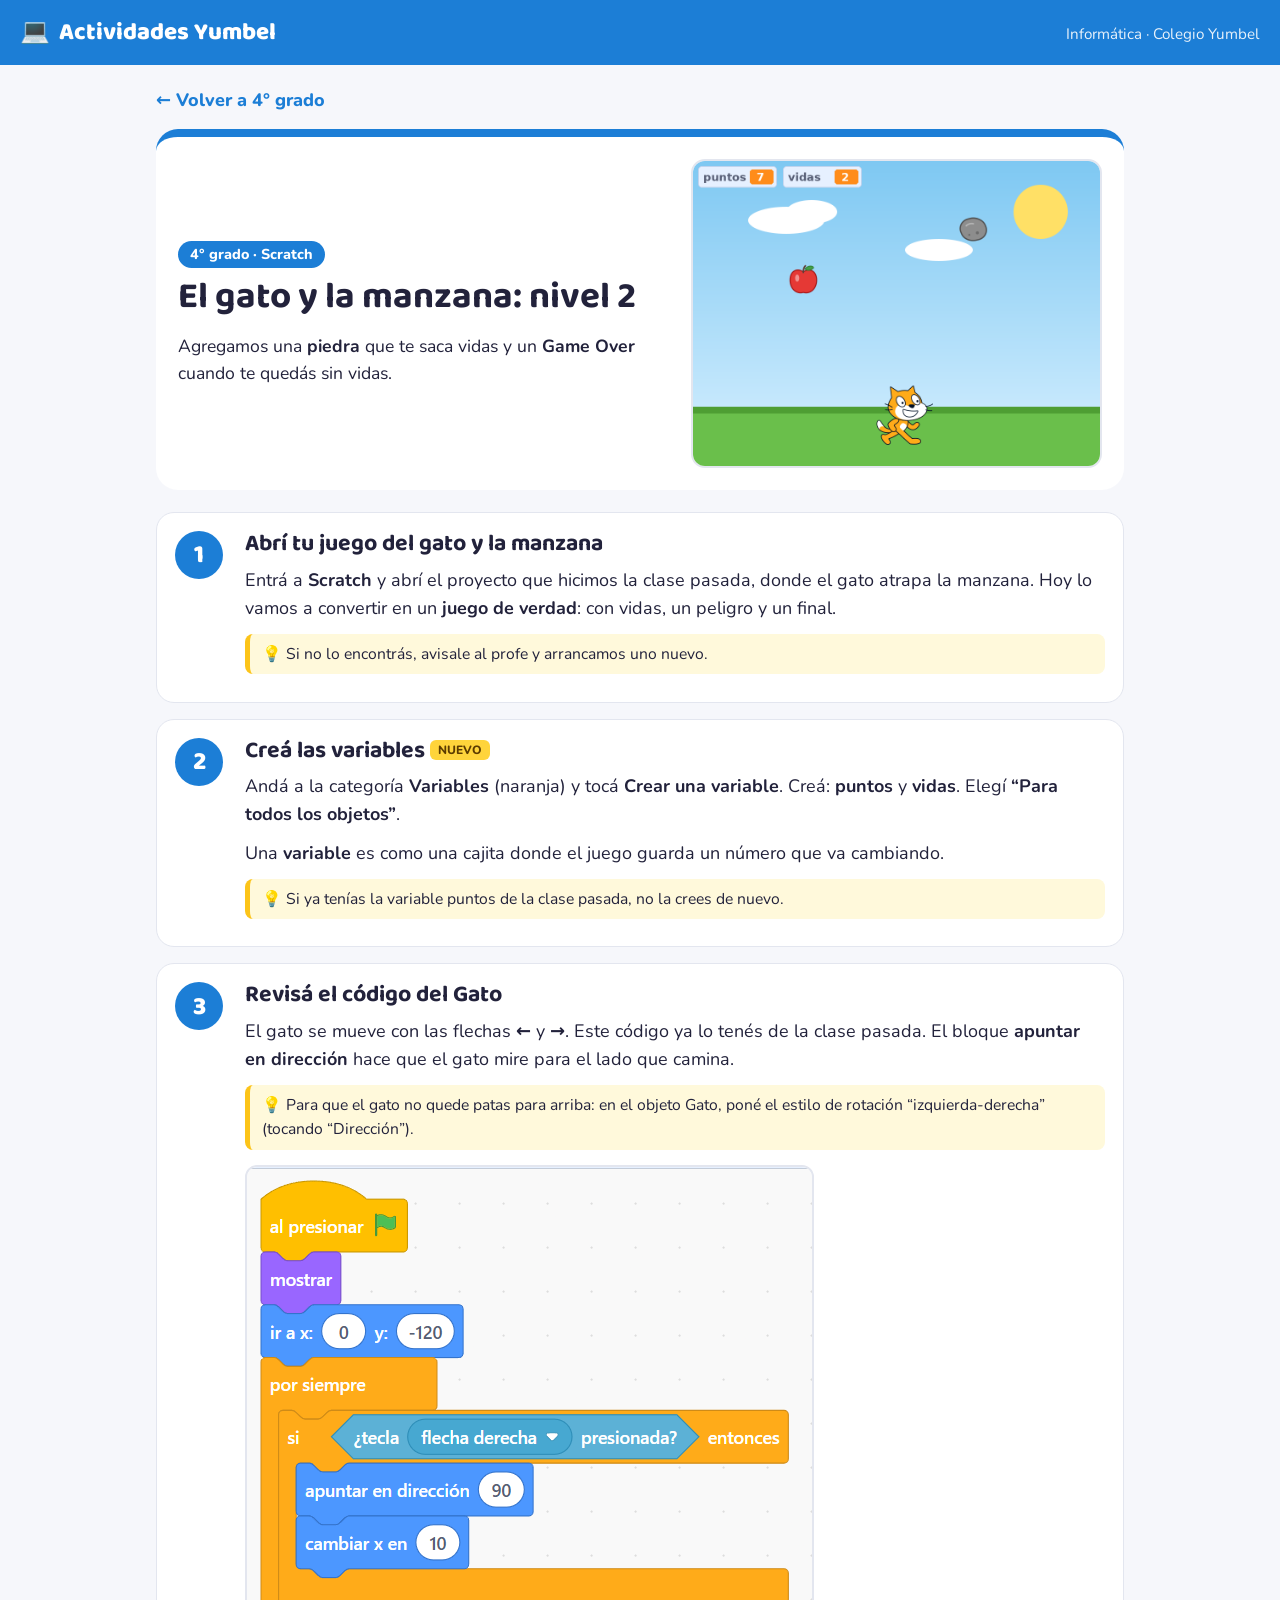
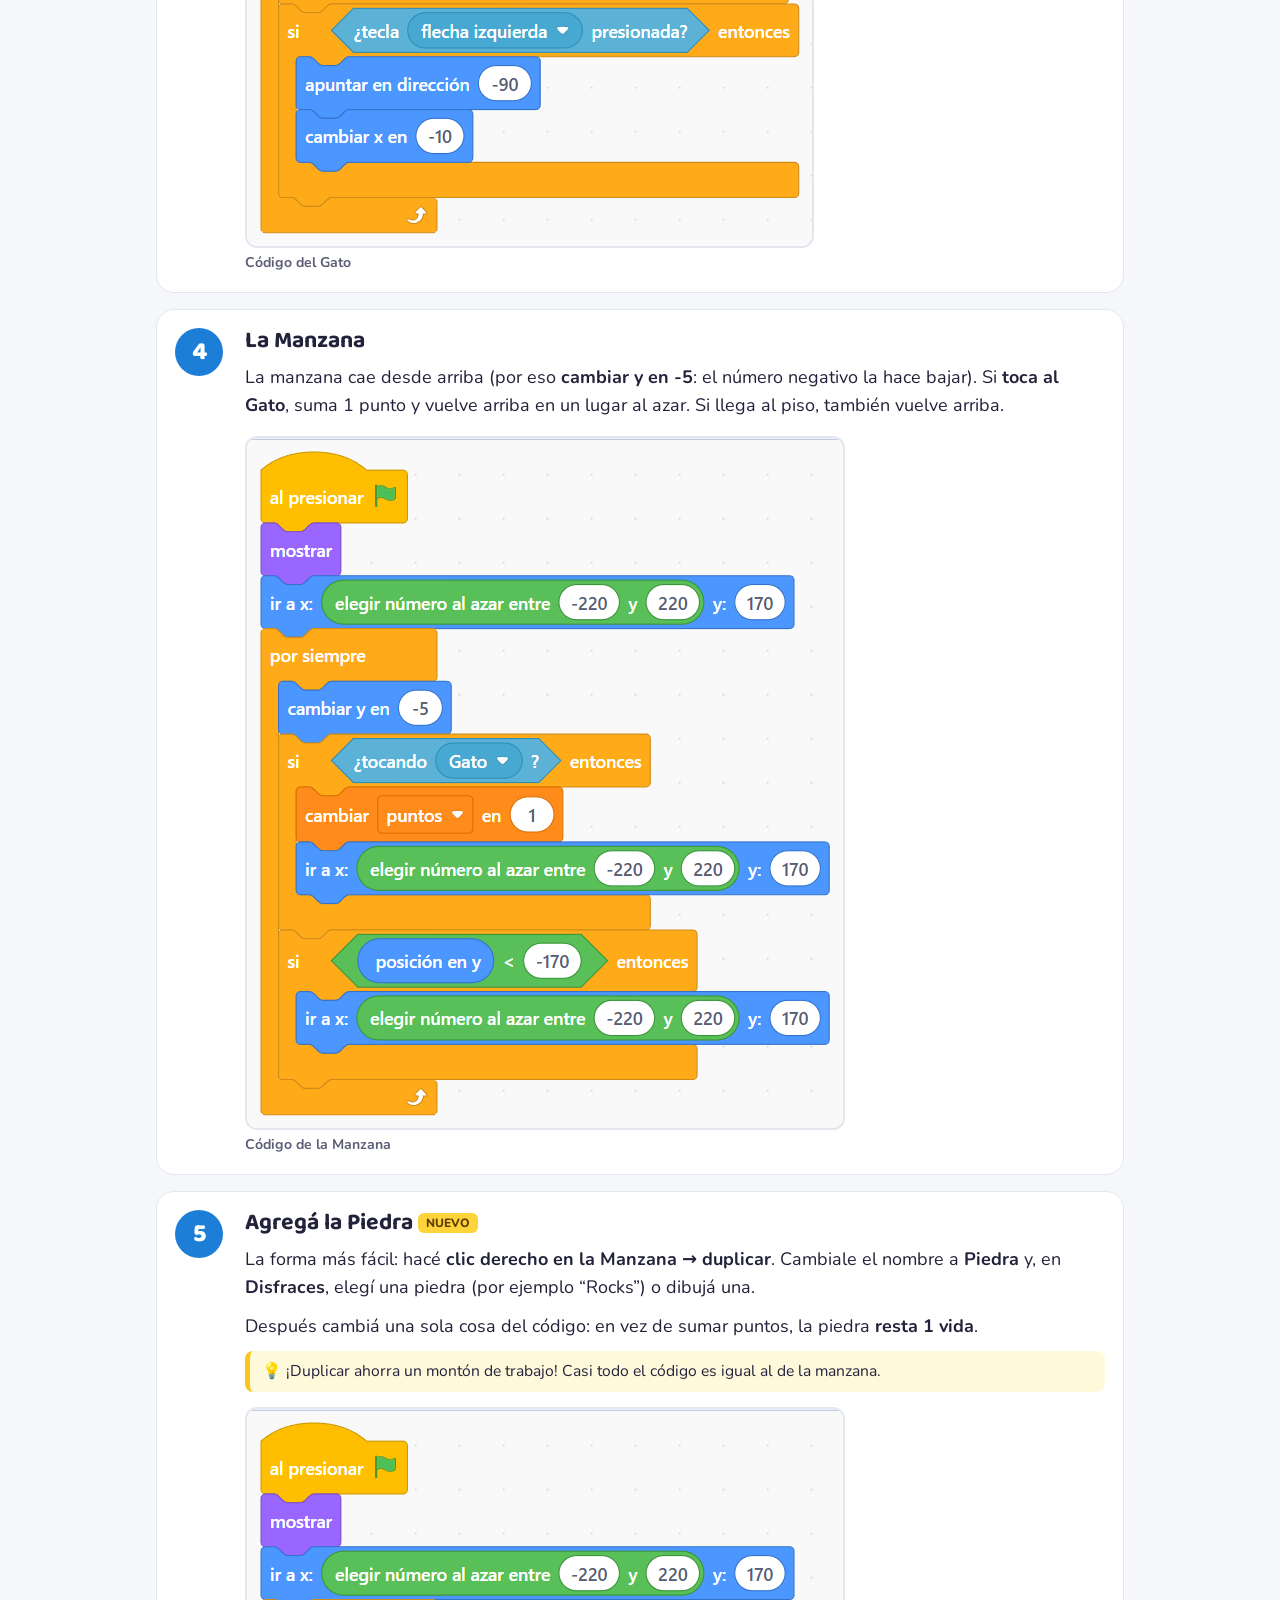
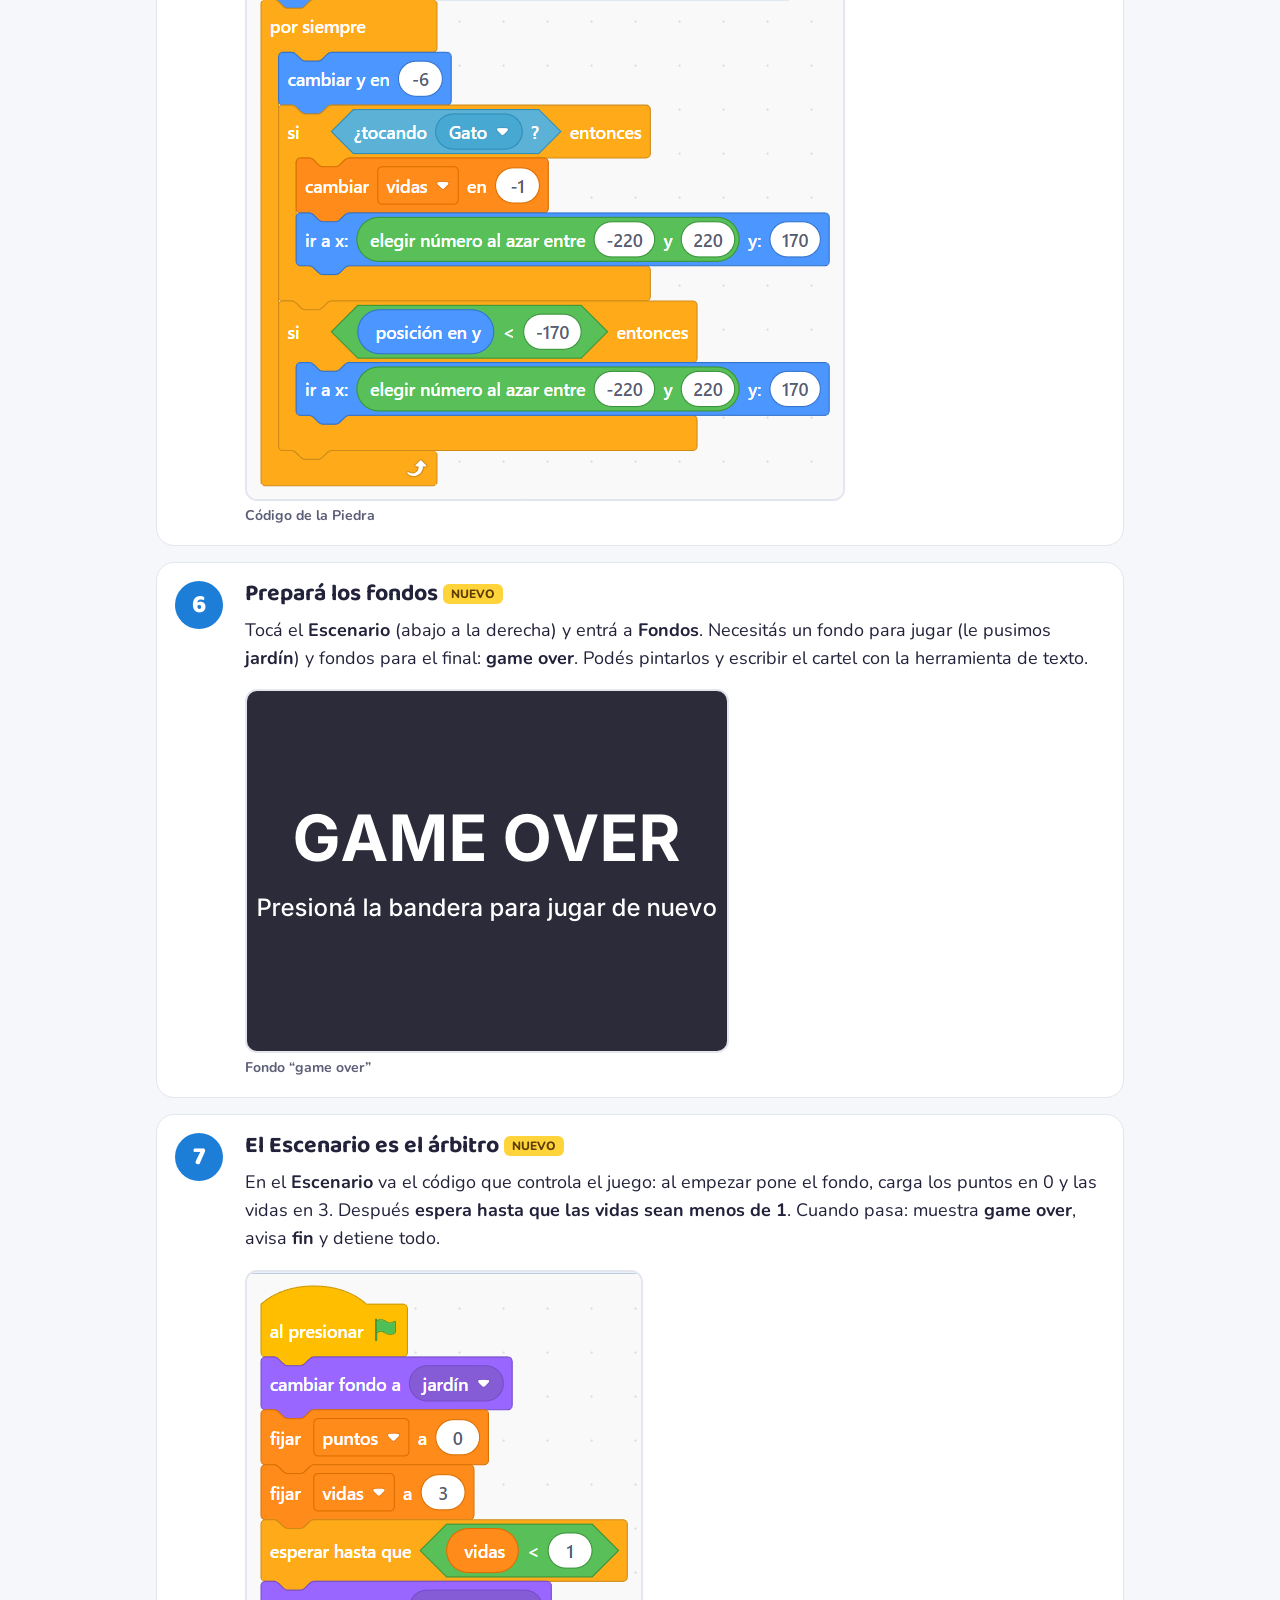
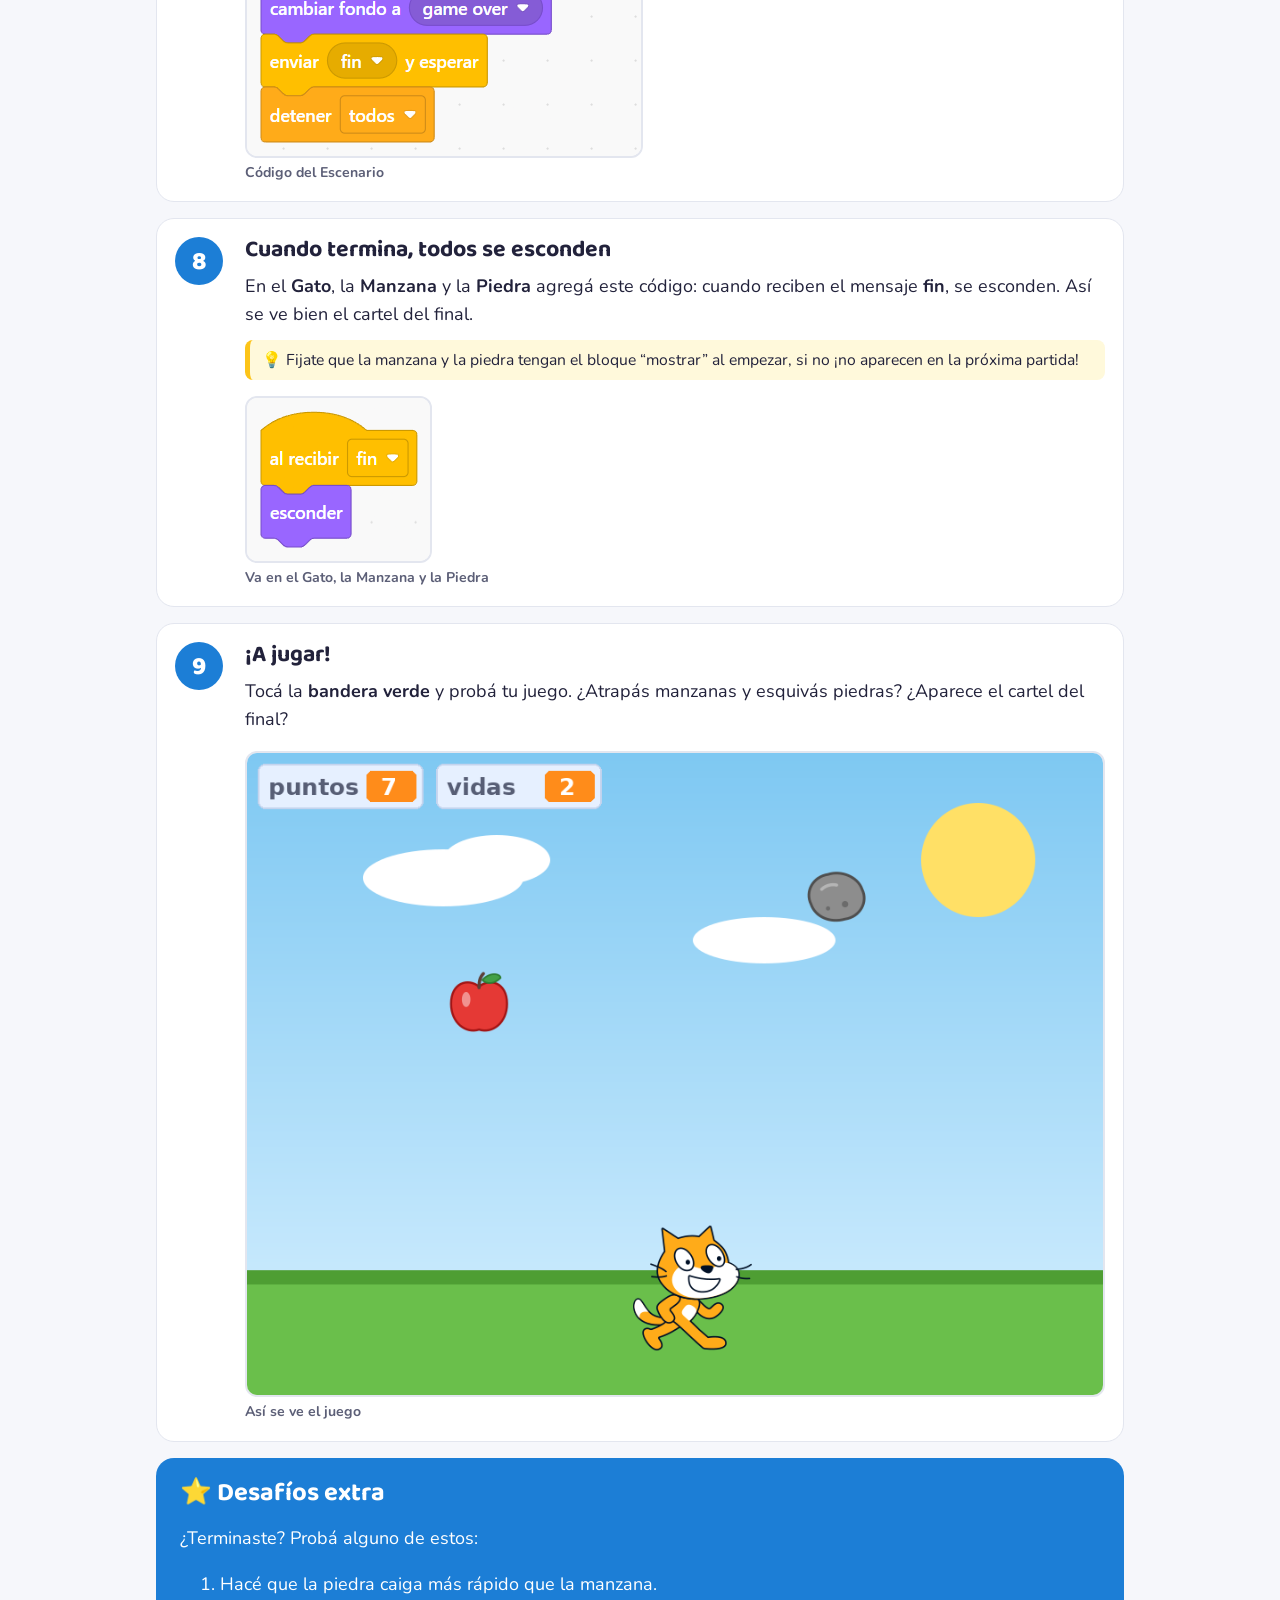
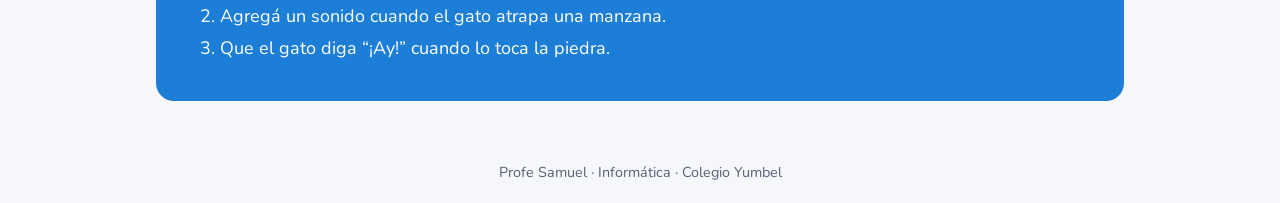
==== gato-manzana-2-grado-4.html @ 9ae8ea88 "Actividad gato y manzana nivel 2 (4°, 5° y 6°)" ====
<!doctype html>
<html lang="es">
<head>
<meta charset="utf-8">
<meta name="viewport" content="width=device-width, initial-scale=1">
<title>Gato y manzana nivel 2 · 4° · Actividades Yumbel</title>
<link rel="preconnect" href="https://fonts.googleapis.com">
<link href="https://fonts.googleapis.com/css2?family=Baloo+2:wght@500;700;800&family=Nunito:wght@400;600;800&display=swap" rel="stylesheet">
<link rel="stylesheet" href="style.css">
</head>
<body style="--c:#1c7ed6">
<header class="top">
  <a class="marca" href="index.html"><span class="logo">💻</span> Actividades Yumbel</a>
  <span class="sub">Informática · Colegio Yumbel</span>
</header>
<main>
<a class="volver" href="grado-4.html">← Volver a 4° grado</a>
<div class="hero">
  <div>
    <p class="etiqueta">4° grado · Scratch</p>
    <h1>El gato y la manzana: nivel 2</h1>
    <p class="intro">Agregamos una <b>piedra</b> que te saca vidas y un <b>Game Over</b> cuando te quedás sin vidas.</p>
  </div>
  <img src="juego.png" alt="Vista del juego">
</div>
<div class="pasos"><section class="paso">
  <div class="num">1</div>
  <div class="cuerpo">
    <h3>Abrí tu juego del gato y la manzana </h3>
    <p>Entrá a <b>Scratch</b> y abrí el proyecto que hicimos la clase pasada, donde el gato atrapa la manzana. Hoy lo vamos a convertir en un <b>juego de verdad</b>: con vidas, un peligro y un final.</p>
    <p class="tip">💡 Si no lo encontrás, avisale al profe y arrancamos uno nuevo.</p>
    <div class="figs"></div>
  </div>
</section><section class="paso">
  <div class="num">2</div>
  <div class="cuerpo">
    <h3>Creá las variables <span class="nuevo">NUEVO</span></h3>
    <p>Andá a la categoría <b>Variables</b> (naranja) y tocá <b>Crear una variable</b>. Creá: <b>puntos</b> y <b>vidas</b>. Elegí <b>“Para todos los objetos”</b>.</p><p>Una <b>variable</b> es como una cajita donde el juego guarda un número que va cambiando.</p>
    <p class="tip">💡 Si ya tenías la variable puntos de la clase pasada, no la crees de nuevo.</p>
    <div class="figs"></div>
  </div>
</section><section class="paso">
  <div class="num">3</div>
  <div class="cuerpo">
    <h3>Revisá el código del Gato </h3>
    <p>El gato se mueve con las flechas <b>←</b> y <b>→</b>. Este código ya lo tenés de la clase pasada. El bloque <b>apuntar en dirección</b> hace que el gato mire para el lado que camina.</p>
    <p class="tip">💡 Para que el gato no quede patas para arriba: en el objeto Gato, poné el estilo de rotación “izquierda-derecha” (tocando “Dirección”).</p>
    <div class="figs"><figure><img src="gato.png" alt="Código del Gato" loading="lazy"><figcaption>Código del Gato</figcaption></figure></div>
  </div>
</section><section class="paso">
  <div class="num">4</div>
  <div class="cuerpo">
    <h3>La Manzana </h3>
    <p>La manzana cae desde arriba (por eso <b>cambiar y en -5</b>: el número negativo la hace bajar). Si <b>toca al Gato</b>, suma 1 punto y vuelve arriba en un lugar al azar. Si llega al piso, también vuelve arriba.</p>
    
    <div class="figs"><figure><img src="g4-manzana.png" alt="Código de la Manzana" loading="lazy"><figcaption>Código de la Manzana</figcaption></figure></div>
  </div>
</section><section class="paso">
  <div class="num">5</div>
  <div class="cuerpo">
    <h3>Agregá la Piedra <span class="nuevo">NUEVO</span></h3>
    <p>La forma más fácil: hacé <b>clic derecho en la Manzana → duplicar</b>. Cambiale el nombre a <b>Piedra</b> y, en <b>Disfraces</b>, elegí una piedra (por ejemplo “Rocks”) o dibujá una.</p><p>Después cambiá una sola cosa del código: en vez de sumar puntos, la piedra <b>resta 1 vida</b>.</p>
    <p class="tip">💡 ¡Duplicar ahorra un montón de trabajo! Casi todo el código es igual al de la manzana.</p>
    <div class="figs"><figure><img src="g4-piedra.png" alt="Código de la Piedra" loading="lazy"><figcaption>Código de la Piedra</figcaption></figure></div>
  </div>
</section><section class="paso">
  <div class="num">6</div>
  <div class="cuerpo">
    <h3>Prepará los fondos <span class="nuevo">NUEVO</span></h3>
    <p>Tocá el <b>Escenario</b> (abajo a la derecha) y entrá a <b>Fondos</b>. Necesitás un fondo para jugar (le pusimos <b>jardín</b>) y fondos para el final: <b>game over</b>. Podés pintarlos y escribir el cartel con la herramienta de texto.</p>
    
    <div class="figs"><figure><img src="gameover.png" alt="Fondo “game over”" loading="lazy"><figcaption>Fondo “game over”</figcaption></figure></div>
  </div>
</section><section class="paso">
  <div class="num">7</div>
  <div class="cuerpo">
    <h3>El Escenario es el árbitro <span class="nuevo">NUEVO</span></h3>
    <p>En el <b>Escenario</b> va el código que controla el juego: al empezar pone el fondo, carga los puntos en 0 y las vidas en 3. Después <b>espera hasta que las vidas sean menos de 1</b>. Cuando pasa: muestra <b>game over</b>, avisa <b>fin</b> y detiene todo.</p>
    
    <div class="figs"><figure><img src="g4-escenario.png" alt="Código del Escenario" loading="lazy"><figcaption>Código del Escenario</figcaption></figure></div>
  </div>
</section><section class="paso">
  <div class="num">8</div>
  <div class="cuerpo">
    <h3>Cuando termina, todos se esconden </h3>
    <p>En el <b>Gato</b>, la <b>Manzana</b> y la <b>Piedra</b> agregá este código: cuando reciben el mensaje <b>fin</b>, se esconden. Así se ve bien el cartel del final.</p>
    <p class="tip">💡 Fijate que la manzana y la piedra tengan el bloque “mostrar” al empezar, si no ¡no aparecen en la próxima partida!</p>
    <div class="figs"><figure><img src="fin-esconder.png" alt="Va en el Gato, la Manzana y la Piedra" loading="lazy"><figcaption>Va en el Gato, la Manzana y la Piedra</figcaption></figure></div>
  </div>
</section><section class="paso">
  <div class="num">9</div>
  <div class="cuerpo">
    <h3>¡A jugar! </h3>
    <p>Tocá la <b>bandera verde</b> y probá tu juego. ¿Atrapás manzanas y esquivás piedras? ¿Aparece el cartel del final?</p>
    
    <div class="figs"><figure><img src="juego.png" alt="Así se ve el juego" loading="lazy"><figcaption>Así se ve el juego</figcaption></figure></div>
  </div>
</section></div>
<section class="desafio"><h3>⭐ Desafíos extra</h3><p>¿Terminaste? Probá alguno de estos:</p><ol><li>Hacé que la piedra caiga más rápido que la manzana.</li><li>Agregá un sonido cuando el gato atrapa una manzana.</li><li>Que el gato diga “¡Ay!” cuando lo toca la piedra.</li></ol></section>
</main>
<footer>Profe Samuel · Informática · Colegio Yumbel</footer>
</body>
</html>
---- style.css ----
*{box-sizing:border-box}
:root{--ink:#22223b;--muted:#5c5f77;--bg:#f6f7fb;--card:#fff;--line:#e3e6ef}
body{margin:0;font-family:Nunito,system-ui,sans-serif;color:var(--ink);background:var(--bg);font-size:18px;line-height:1.55}
h1,h2,h3{font-family:'Baloo 2',Nunito,sans-serif;line-height:1.15;margin:0 0 .4em}
a{color:inherit}
.top{background:var(--c,#4c6ef5);color:#fff;padding:14px 20px;display:flex;flex-wrap:wrap;gap:4px 16px;align-items:baseline;justify-content:space-between}
.marca{font-family:'Baloo 2';font-weight:800;font-size:1.5rem;text-decoration:none}
.logo{margin-right:4px}.sub{opacity:.9;font-size:.95rem}
main{max-width:1000px;margin:0 auto;padding:22px 16px 40px}
footer{text-align:center;color:var(--muted);font-size:.9rem;padding:20px}
.volver{display:inline-block;margin-bottom:14px;text-decoration:none;font-weight:800;color:var(--c)}
.bienvenida{text-align:center;margin:10px 0 24px}.bienvenida h1{font-size:2.6rem}
.grados{display:grid;grid-template-columns:repeat(3,1fr);gap:16px}
@media(max-width:700px){.grados{grid-template-columns:repeat(2,1fr)}}
.card{background:var(--c);color:#fff;text-decoration:none;border-radius:22px;padding:22px 12px;text-align:center;display:flex;flex-direction:column;align-items:center;box-shadow:0 6px 0 rgba(0,0,0,.18);transition:transform .15s}
.card:hover{transform:translateY(-4px)}
.card .emoji{font-size:2.4rem}.card .g{font-family:'Baloo 2';font-weight:800;font-size:3rem;line-height:1}.card .s{font-weight:700;opacity:.95}
.tit-grado{font-size:2.6rem;color:var(--c)}
.acts{display:grid;gap:14px}
.act{display:flex;flex-direction:column;gap:2px;background:var(--card);border:3px solid var(--c);border-radius:18px;padding:18px 20px;text-decoration:none}
.act b{font-family:'Baloo 2';font-size:1.5rem}.act .fecha{color:var(--muted);font-size:.9rem;font-weight:700}
.act .ir{color:var(--c);font-weight:800;margin-top:6px}
.vacio{background:var(--card);border-radius:16px;padding:20px;border:2px dashed var(--line)}
.hero{display:grid;grid-template-columns:1.2fr 1fr;gap:20px;align-items:center;background:var(--card);border-radius:22px;padding:22px;border-top:8px solid var(--c);margin-bottom:22px}
.hero img{width:100%;border-radius:14px;border:2px solid var(--line)}
@media(max-width:760px){.hero{grid-template-columns:1fr}}
.etiqueta{display:inline-block;background:var(--c);color:#fff;font-weight:800;border-radius:999px;padding:2px 12px;margin:0 0 8px;font-size:.9rem}
.hero h1{font-size:2.3rem}.intro{font-size:1.1rem;margin:0}
.paso{display:grid;grid-template-columns:56px 1fr;gap:14px;background:var(--card);border-radius:18px;padding:18px;margin-bottom:16px;border:1px solid var(--line)}
.num{width:48px;height:48px;border-radius:50%;background:var(--c);color:#fff;font-family:'Baloo 2';font-weight:800;font-size:1.6rem;display:grid;place-items:center}
.paso h3{font-size:1.45rem}.paso p{margin:.3em 0 .6em}
.nuevo{font-family:Nunito;font-size:.75rem;background:#ffd43b;color:#5c3c00;border-radius:6px;padding:2px 8px;vertical-align:middle;font-weight:800}
.tip{background:#fff9db;border-left:5px solid #fcc419;border-radius:8px;padding:8px 12px;font-size:.98rem}
.figs{display:flex;flex-wrap:wrap;gap:14px}
figure{margin:6px 0 0;max-width:100%}
figure img{max-width:100%;height:auto;border-radius:12px;border:2px solid var(--line);background:#f9f9f9;display:block}
figcaption{font-size:.88rem;color:var(--muted);font-weight:700;margin-top:4px}
.desafio{background:var(--c);color:#fff;border-radius:18px;padding:20px 24px}
.desafio h3{font-size:1.6rem}.desafio li{margin:4px 0}
@media(max-width:520px){.paso{grid-template-columns:1fr}.num{width:42px;height:42px}}
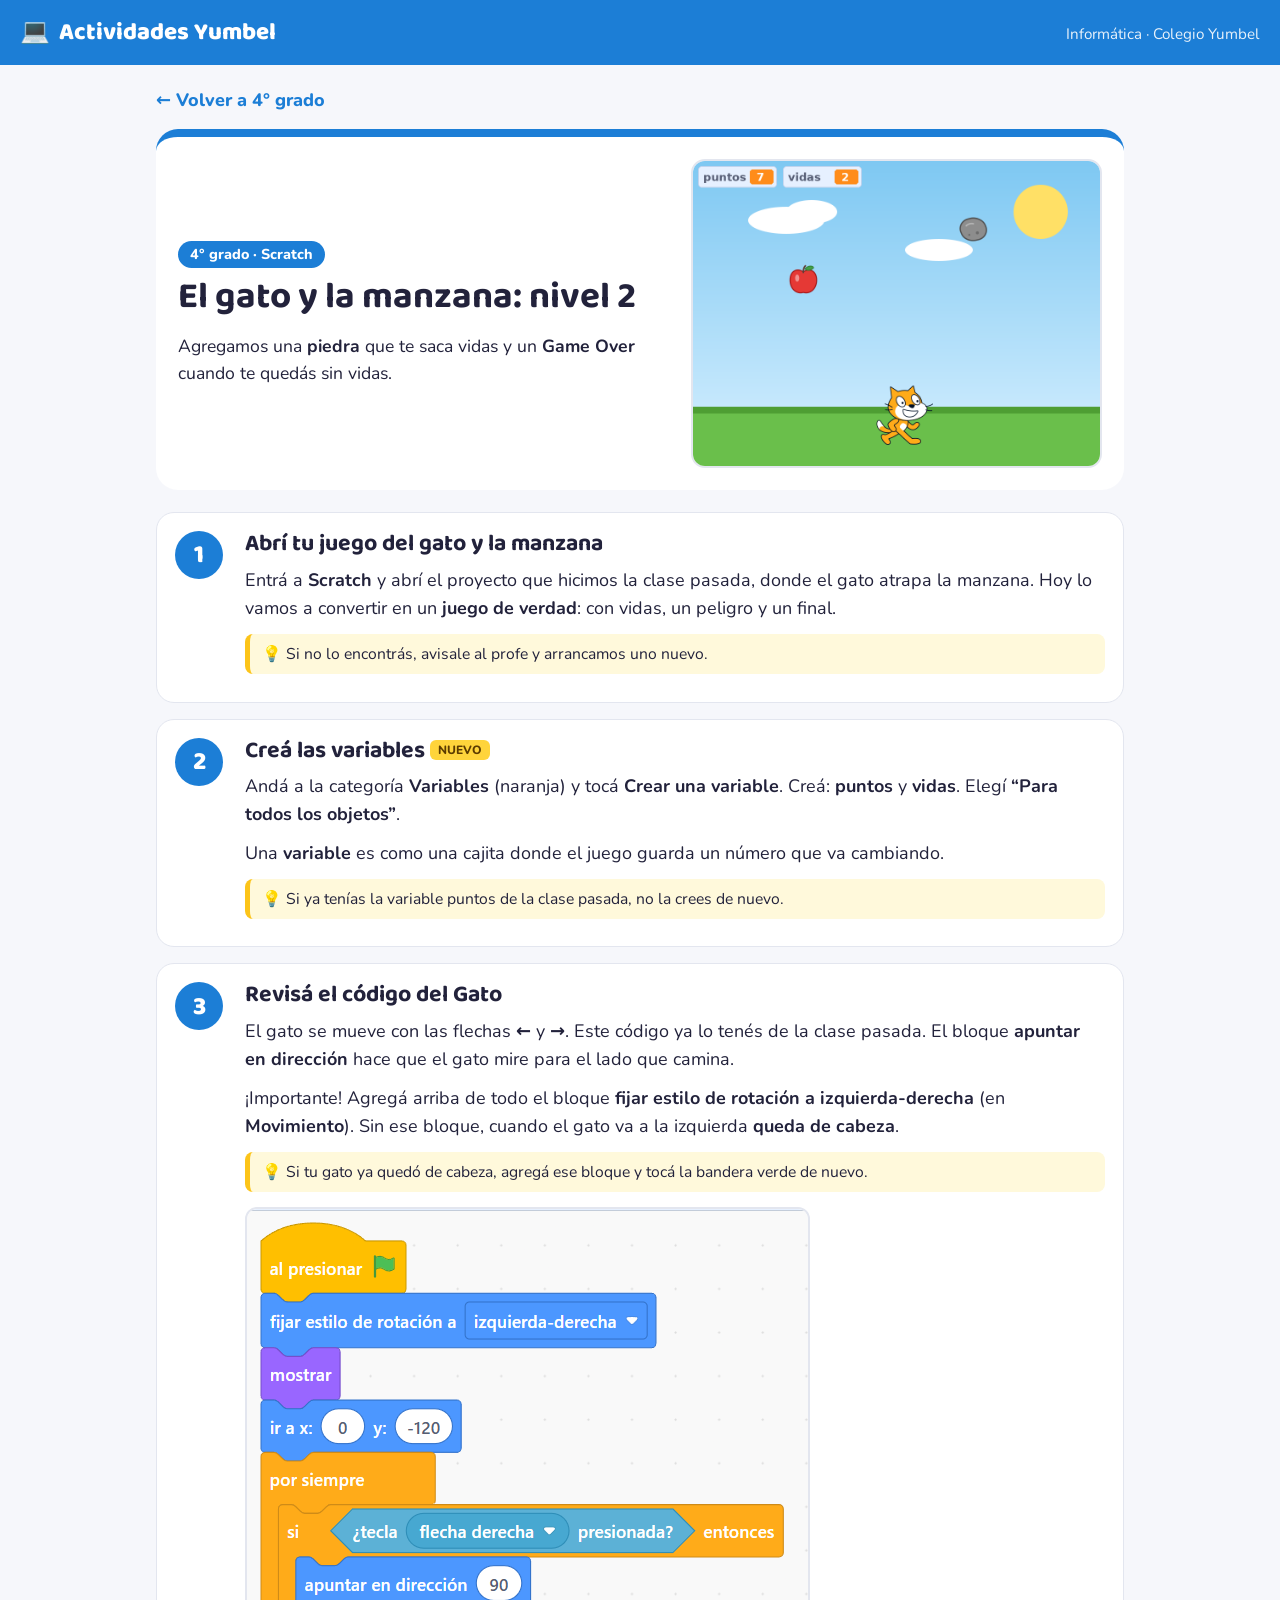
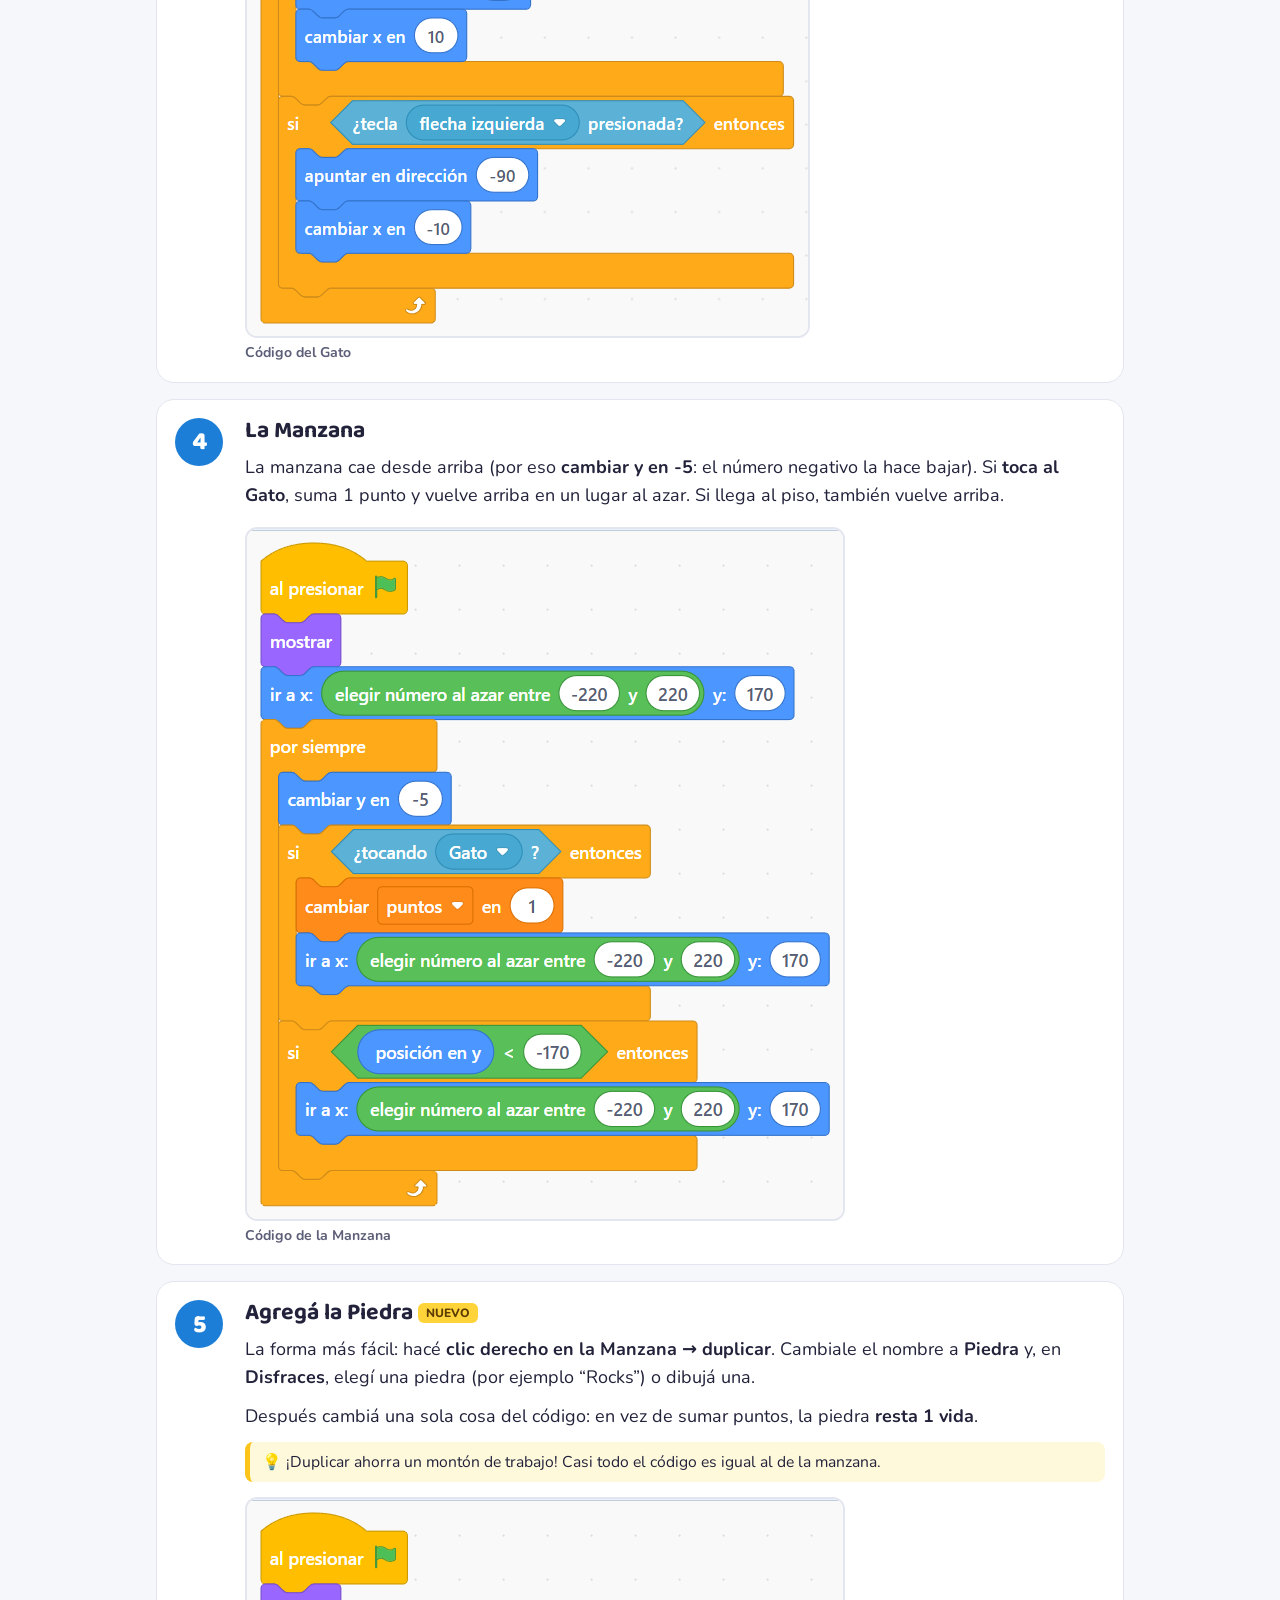
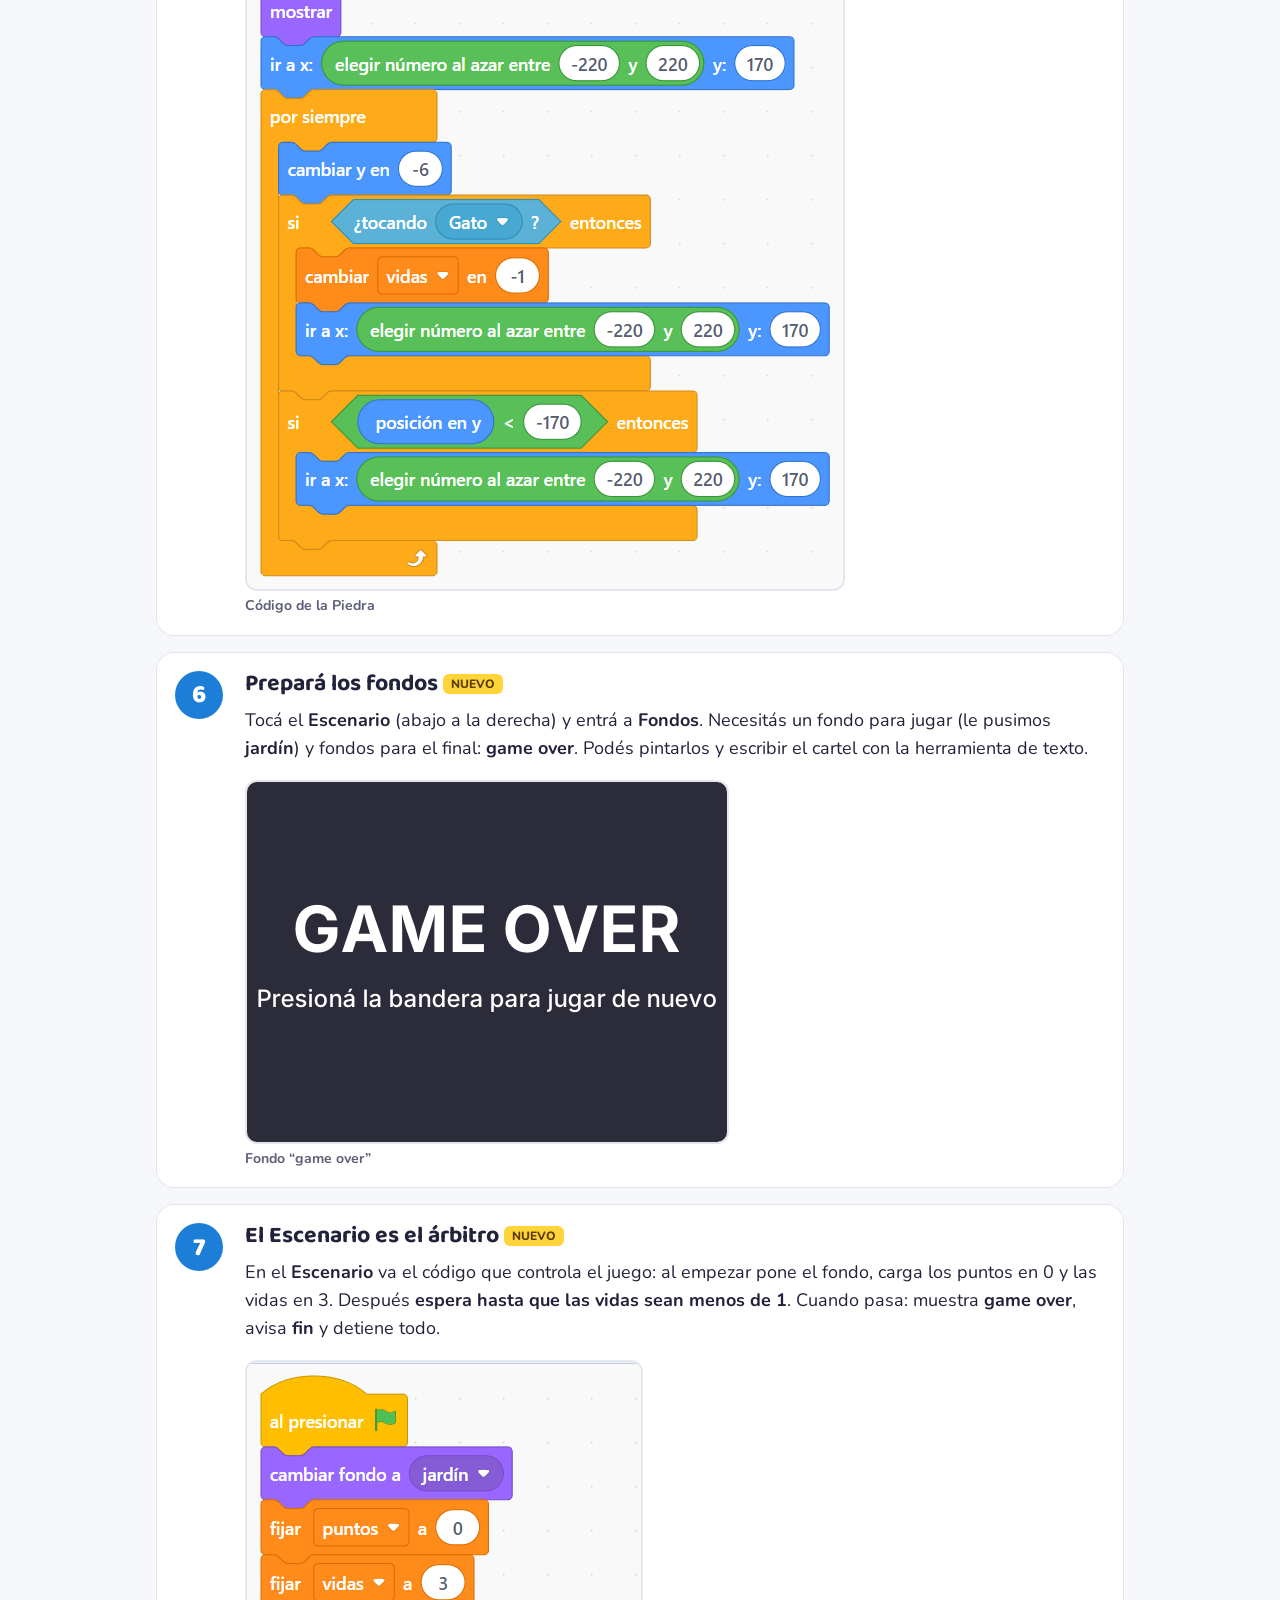
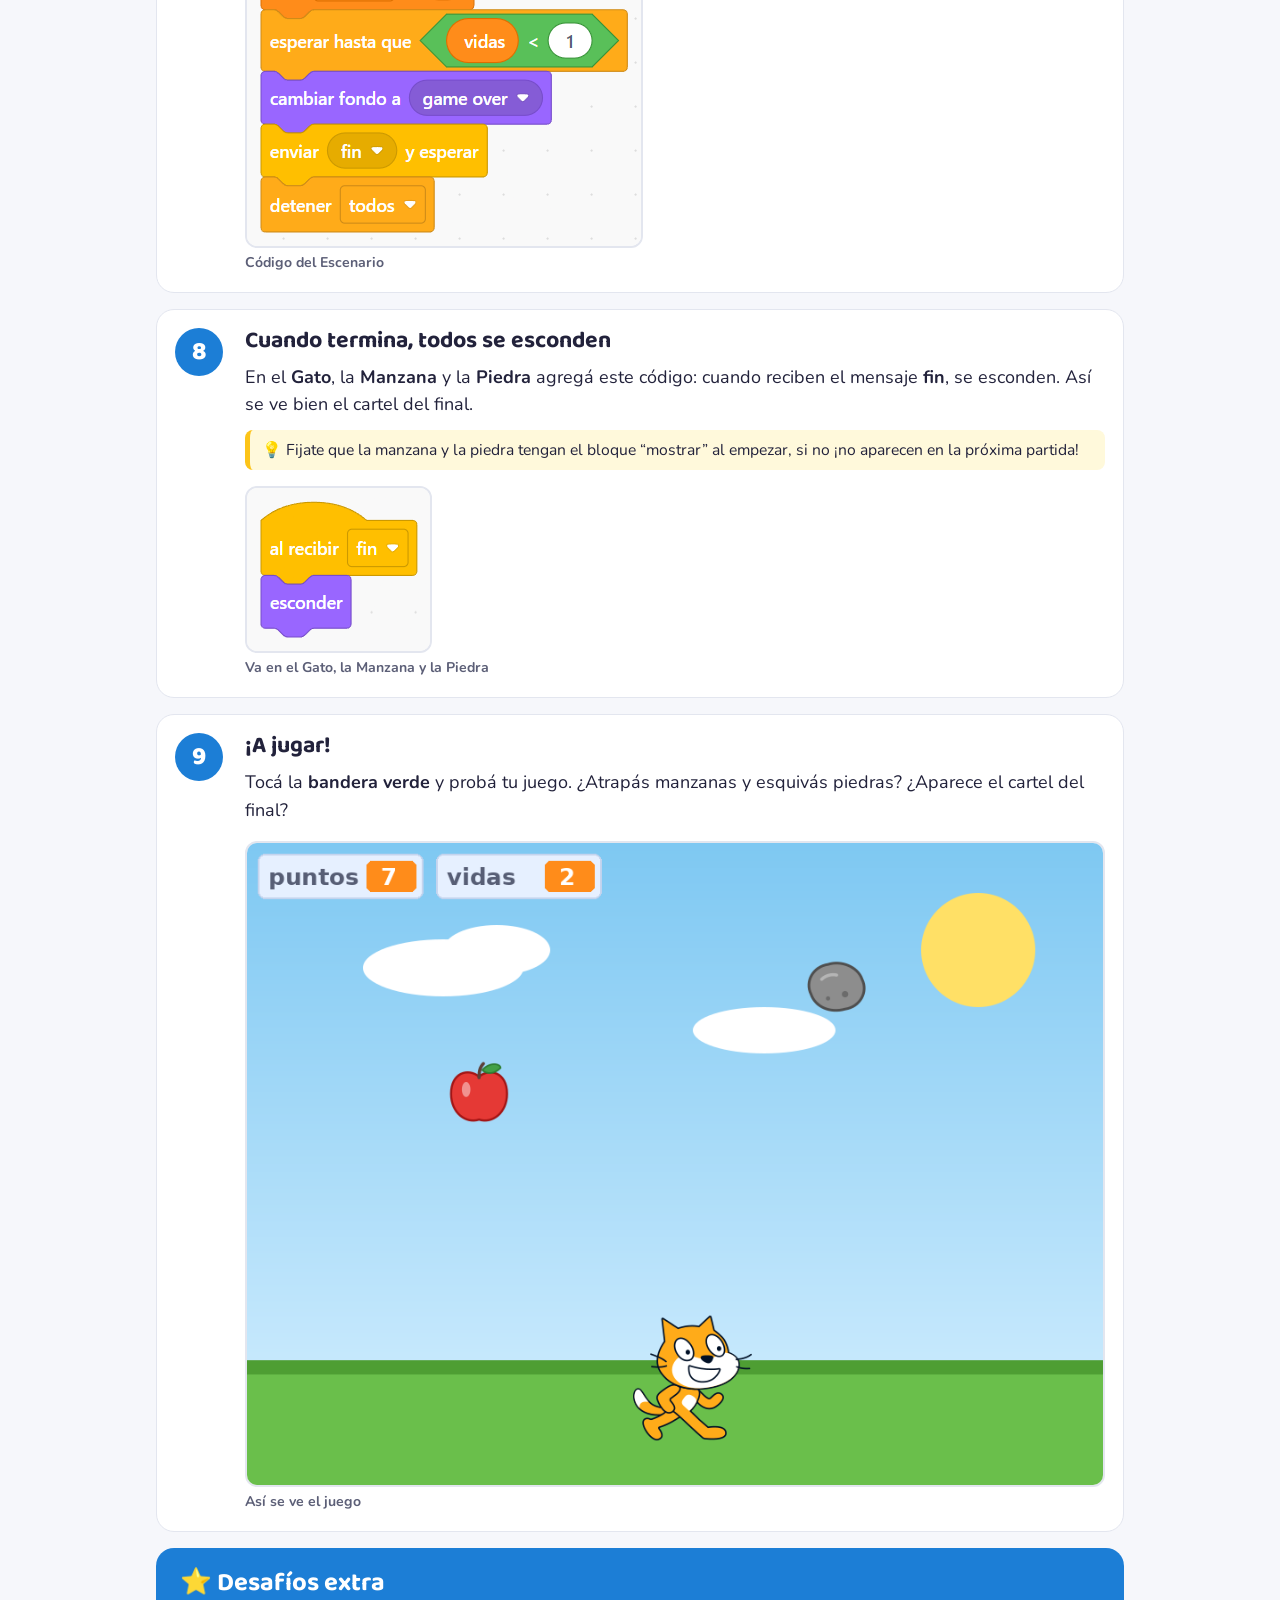
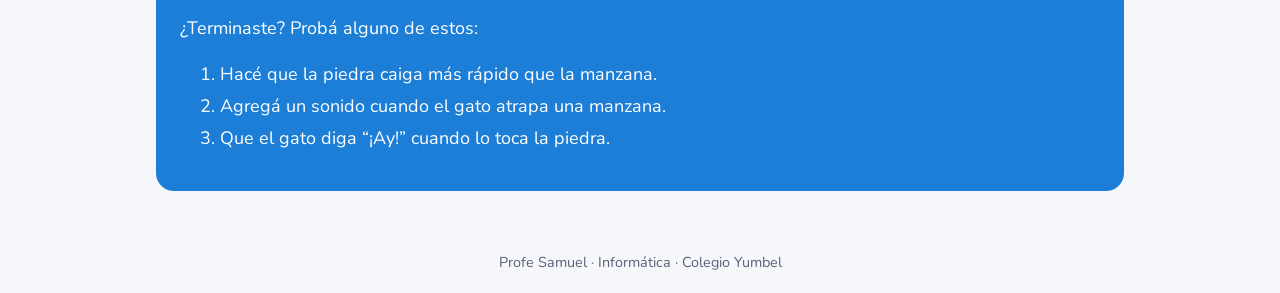
==== commit 9b339eeb: "Gato: fijar estilo de rotación izquierda-derecha" ====
--- a/gato-manzana-2-grado-4.html
+++ b/gato-manzana-2-grado-4.html
@@ -43,8 +43,8 @@
   <div class="num">3</div>
   <div class="cuerpo">
     <h3>Revisá el código del Gato </h3>
-    <p>El gato se mueve con las flechas <b>←</b> y <b>→</b>. Este código ya lo tenés de la clase pasada. El bloque <b>apuntar en dirección</b> hace que el gato mire para el lado que camina.</p>
-    <p class="tip">💡 Para que el gato no quede patas para arriba: en el objeto Gato, poné el estilo de rotación “izquierda-derecha” (tocando “Dirección”).</p>
+    <p>El gato se mueve con las flechas <b>←</b> y <b>→</b>. Este código ya lo tenés de la clase pasada. El bloque <b>apuntar en dirección</b> hace que el gato mire para el lado que camina.</p><p>¡Importante! Agregá arriba de todo el bloque <b>fijar estilo de rotación a izquierda-derecha</b> (en <b>Movimiento</b>). Sin ese bloque, cuando el gato va a la izquierda <b>queda de cabeza</b>.</p>
+    <p class="tip">💡 Si tu gato ya quedó de cabeza, agregá ese bloque y tocá la bandera verde de nuevo.</p>
     <div class="figs"><figure><img src="gato.png" alt="Código del Gato" loading="lazy"><figcaption>Código del Gato</figcaption></figure></div>
   </div>
 </section><section class="paso">
--- a/style.css
+++ b/style.css
@@ -39,3 +39,10 @@
 .desafio{background:var(--c);color:#fff;border-radius:18px;padding:20px 24px}
 .desafio h3{font-size:1.6rem}.desafio li{margin:4px 0}
 @media(max-width:520px){.paso{grid-template-columns:1fr}.num{width:42px;height:42px}}
+.jrrow{display:flex;flex-wrap:wrap;gap:6px;margin:10px 0 12px}
+.jrb{background:var(--b);color:#fff;border-radius:12px;min-width:74px;padding:8px 8px 6px;display:flex;flex-direction:column;align-items:center;box-shadow:inset 0 -4px 0 rgba(0,0,0,.18);position:relative}
+.jrb:not(:last-child)::after{content:"";position:absolute;right:-9px;top:50%;width:12px;height:16px;margin-top:-8px;background:var(--b);border-radius:0 8px 8px 0;z-index:1}
+.jri{font-size:1.8rem;line-height:1.1}.jrl{font-weight:800;font-size:.85rem}
+.jrn{background:#fff;color:#222;border-radius:6px;font-weight:800;padding:0 8px;font-size:.9rem;margin:2px 0}
+.jrhero{background:#f1f3f9;border-radius:14px;padding:16px;display:flex;justify-content:center}
+.desafio .jrrow{margin:8px 0}
